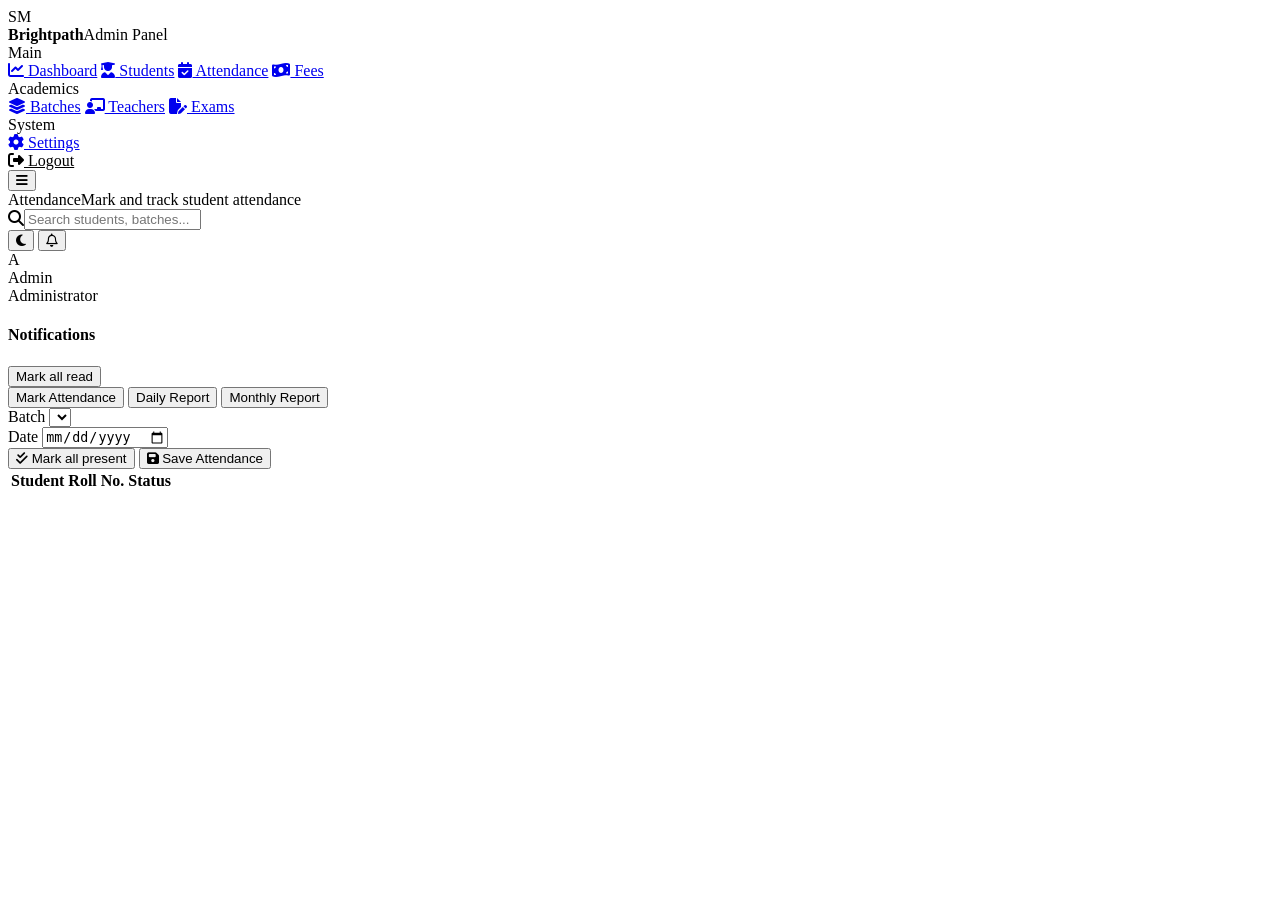
==== attendance.html @ 65d3d09f "Add files via upload" ====
<!DOCTYPE html>
<html lang="en">
<head>
<meta charset="UTF-8">
<meta name="viewport" content="width=device-width, initial-scale=1.0">
<title>Attendance · Student Management System</title>
<link rel="preconnect" href="https://fonts.googleapis.com">
<link href="https://fonts.googleapis.com/css2?family=Manrope:wght@600;700;800&family=Inter:wght@400;500;600;700&display=swap" rel="stylesheet">
<link rel="stylesheet" href="https://cdnjs.cloudflare.com/ajax/libs/font-awesome/6.5.1/css/all.min.css">
<link rel="stylesheet" href="css/style.css">
</head>
<body>
<div class="app-shell">
  <div class="sidebar-overlay" id="sidebarOverlay"></div>
  <aside class="sidebar" id="sidebar">
    <div class="sidebar-brand"><div class="brand-mark js-brand-mark">SM</div><div class="brand-text"><strong class="js-institute-name">Brightpath</strong><span>Admin Panel</span></div></div>
    <nav class="sidebar-nav">
      <div class="nav-section-label">Main</div>
      <a href="dashboard.html" class="nav-link"><i class="fa-solid fa-chart-line"></i> Dashboard</a>
      <a href="students.html" class="nav-link"><i class="fa-solid fa-user-graduate"></i> Students</a>
      <a href="attendance.html" class="nav-link"><i class="fa-solid fa-calendar-check"></i> Attendance</a>
      <a href="fees.html" class="nav-link"><i class="fa-solid fa-money-bill-wave"></i> Fees</a>
      <div class="nav-section-label">Academics</div>
      <a href="batches.html" class="nav-link"><i class="fa-solid fa-layer-group"></i> Batches</a>
      <a href="teachers.html" class="nav-link"><i class="fa-solid fa-chalkboard-user"></i> Teachers</a>
      <a href="exams.html" class="nav-link"><i class="fa-solid fa-file-pen"></i> Exams</a>
      <div class="nav-section-label">System</div>
      <a href="settings.html" class="nav-link"><i class="fa-solid fa-gear"></i> Settings</a>
    </nav>
    <div class="sidebar-footer"><a href="#" class="nav-link js-logout" style="color:var(--danger);"><i class="fa-solid fa-right-from-bracket"></i> Logout</a></div>
  </aside>

  <div class="main-area">
    <header class="topbar">
      <button class="menu-toggle" id="menuToggle"><i class="fa-solid fa-bars"></i></button>
      <div class="topbar-title">Attendance<span>Mark and track student attendance</span></div>
      <div class="topbar-search"><i class="fa-solid fa-magnifying-glass"></i><input type="text" placeholder="Search students, batches..."></div>
      <div class="topbar-actions">
        <button class="icon-btn" id="themeToggle"><i class="fa-solid fa-moon"></i></button>
        <button class="icon-btn" id="notifBtn"><i class="fa-regular fa-bell"></i><span class="dot"></span></button>
        <div class="user-chip"><div class="user-avatar js-user-avatar">A</div><div><div class="u-name js-user-name">Admin</div><div class="u-role">Administrator</div></div></div>
      </div>
    </header>
    <div class="notif-panel" id="notifPanel"><div class="notif-head"><h4>Notifications</h4><button>Mark all read</button></div><div class="notif-list"></div></div>

    <main class="content">
      <div class="tab-row">
        <button class="tab-btn active" data-tab="mark">Mark Attendance</button>
        <button class="tab-btn" data-tab="daily">Daily Report</button>
        <button class="tab-btn" data-tab="monthly">Monthly Report</button>
      </div>

      <!-- MARK ATTENDANCE TAB -->
      <div id="tab-mark">
        <div class="card mb-16">
          <div class="toolbar">
            <div class="form-field" style="min-width:220px;">
              <label>Batch</label>
              <select class="select-filter" id="markBatchSelect"></select>
            </div>
            <div class="form-field">
              <label>Date</label>
              <input type="date" class="select-filter" id="markDate">
            </div>
            <div style="margin-left:auto;align-self:flex-end;" class="flex gap-8">
              <button class="btn btn-outline btn-sm" id="markAllPresent"><i class="fa-solid fa-check-double"></i> Mark all present</button>
              <button class="btn btn-primary" id="saveAttendanceBtn"><i class="fa-solid fa-floppy-disk"></i> Save Attendance</button>
            </div>
          </div>
          <div class="table-wrap">
            <table>
              <thead><tr><th>Student</th><th>Roll No.</th><th style="text-align:center;">Status</th></tr></thead>
              <tbody id="markAttendanceBody"></tbody>
            </table>
          </div>
        </div>
      </div>

      <!-- DAILY REPORT TAB -->
      <div id="tab-daily" style="display:none;">
        <div class="card">
          <div class="toolbar">
            <div class="form-field"><label>Date</label><input type="date" class="select-filter" id="dailyReportDate"></div>
            <div style="margin-left:auto;" class="flex gap-8">
              <button class="btn btn-outline btn-sm" id="exportDaily"><i class="fa-solid fa-file-export"></i> Export</button>
              <button class="btn btn-outline btn-sm" id="printDaily"><i class="fa-solid fa-print"></i> Print</button>
            </div>
          </div>
          <div class="grid grid-3 mb-16" id="dailyStats"></div>
          <div class="table-wrap">
            <table>
              <thead><tr><th>Student</th><th>Batch</th><th>Status</th></tr></thead>
              <tbody id="dailyReportBody"></tbody>
            </table>
          </div>
        </div>
      </div>

      <!-- MONTHLY REPORT TAB -->
      <div id="tab-monthly" style="display:none;">
        <div class="card">
          <div class="toolbar">
            <div class="form-field"><label>Month</label><input type="month" class="select-filter" id="monthlyReportMonth"></div>
            <div style="margin-left:auto;" class="flex gap-8">
              <button class="btn btn-outline btn-sm" id="exportMonthly"><i class="fa-solid fa-file-export"></i> Export</button>
              <button class="btn btn-outline btn-sm" id="printMonthly"><i class="fa-solid fa-print"></i> Print</button>
            </div>
          </div>
          <div class="table-wrap">
            <table>
              <thead><tr><th>Student</th><th>Batch</th><th>Present Days</th><th>Absent Days</th><th>Attendance %</th></tr></thead>
              <tbody id="monthlyReportBody"></tbody>
            </table>
          </div>
        </div>
      </div>
    </main>
  </div>
</div>

<script src="js/app.js"></script>
<script src="js/attendance.js"></script>
</body>
</html>
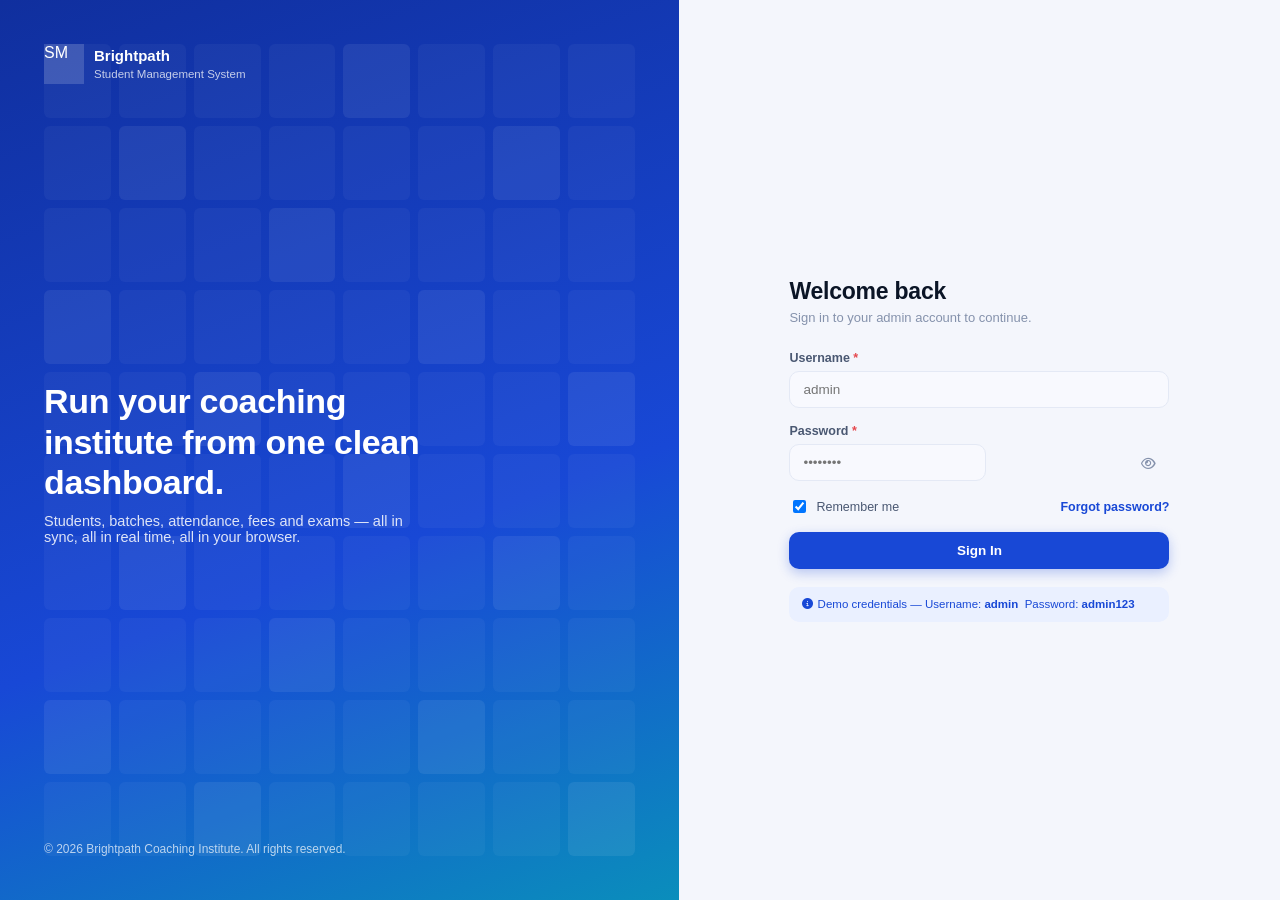
==== commit d9ec0a0c: "Update attendance.html" ====
--- a/attendance.html
+++ b/attendance.html
@@ -118,7 +118,7 @@
   </div>
 </div>
 
-<script src="js/app.js"></script>
-<script src="js/attendance.js"></script>
+<script src="app.js"></script>
+<script src="attendance.js"></script>
 </body>
 </html>
--- a/css/style.css
+++ b/css/style.css
@@ -0,0 +1,522 @@
+/* =========================================================
+   Student Management System — Core Stylesheet
+   Design tokens: cobalt blue + white, mint accent, dark mode
+   ========================================================= */
+
+:root{
+  /* --- Color tokens (light) --- */
+  --primary:        #1848D6;
+  --primary-dark:   #102F9E;
+  --primary-light:  #EAF0FF;
+  --accent:         #00C2A8;
+  --accent-light:   #E3FBF6;
+  --warn:           #F5A524;
+  --warn-light:     #FFF6E5;
+  --danger:         #E5484D;
+  --danger-light:   #FDEBEC;
+  --success:        #17B26A;
+  --success-light:  #E8FAF1;
+
+  --ink:            #0B1526;
+  --ink-soft:       #4A5872;
+  --ink-faint:      #8592AC;
+
+  --bg:             #F4F6FC;
+  --surface:        #FFFFFF;
+  --surface-2:      #F8F9FE;
+  --border:         #E4E9F5;
+  --border-soft:    #EEF1F9;
+
+  --radius-sm: 8px;
+  --radius-md: 14px;
+  --radius-lg: 20px;
+  --radius-full: 999px;
+
+  --shadow-sm: 0 1px 2px rgba(16,30,80,.06);
+  --shadow-md: 0 6px 20px rgba(16,30,80,.08);
+  --shadow-lg: 0 16px 40px rgba(16,30,80,.14);
+
+  --font-display: 'Manrope', 'Segoe UI', sans-serif;
+  --font-body: 'Inter', 'Segoe UI', sans-serif;
+  --font-mono: 'JetBrains Mono', monospace;
+
+  --sidebar-w: 258px;
+  --sidebar-w-collapsed: 76px;
+  --topbar-h: 68px;
+
+  --transition: .22s cubic-bezier(.4,0,.2,1);
+}
+
+[data-theme="dark"]{
+  --primary:        #4C7CFF;
+  --primary-dark:   #6E97FF;
+  --primary-light:  #16234A;
+  --accent:         #29D6BC;
+  --accent-light:   #0E2E2A;
+  --warn-light:     #3A2C10;
+  --danger-light:   #3A1618;
+  --success-light:  #0F2E22;
+
+  --ink:            #EAEFFC;
+  --ink-soft:       #AAB6D3;
+  --ink-faint:      #6C7896;
+
+  --bg:             #0B1220;
+  --surface:        #131C31;
+  --surface-2:      #101828;
+  --border:         #223051;
+  --border-soft:    #1B2540;
+
+  --shadow-sm: 0 1px 2px rgba(0,0,0,.3);
+  --shadow-md: 0 6px 20px rgba(0,0,0,.35);
+  --shadow-lg: 0 16px 40px rgba(0,0,0,.5);
+}
+
+*,*::before,*::after{ box-sizing:border-box; }
+html{ scroll-behavior:smooth; }
+body{
+  margin:0;
+  font-family:var(--font-body);
+  background:var(--bg);
+  color:var(--ink);
+  -webkit-font-smoothing:antialiased;
+  transition:background var(--transition), color var(--transition);
+}
+h1,h2,h3,h4,h5{ font-family:var(--font-display); margin:0; letter-spacing:-.01em; }
+p{ margin:0; }
+a{ color:inherit; text-decoration:none; }
+ul{ list-style:none; margin:0; padding:0; }
+button{ font-family:inherit; cursor:pointer; }
+input,select,textarea{ font-family:inherit; }
+img{ max-width:100%; display:block; }
+::selection{ background:var(--primary-light); color:var(--primary); }
+
+/* Respect reduced motion */
+@media (prefers-reduced-motion: reduce){
+  *{ animation-duration:.001ms !important; transition-duration:.001ms !important; }
+}
+
+/* Scrollbars */
+::-webkit-scrollbar{ width:9px; height:9px; }
+::-webkit-scrollbar-track{ background:transparent; }
+::-webkit-scrollbar-thumb{ background:var(--border); border-radius:99px; }
+::-webkit-scrollbar-thumb:hover{ background:var(--ink-faint); }
+
+/* =========================================================
+   Layout shell: sidebar + topbar + main
+   ========================================================= */
+.app-shell{ display:flex; min-height:100vh; }
+
+.sidebar{
+  width:var(--sidebar-w);
+  flex-shrink:0;
+  background:var(--surface);
+  border-right:1px solid var(--border);
+  display:flex; flex-direction:column;
+  position:fixed; top:0; left:0; bottom:0;
+  z-index:40;
+  transition:transform var(--transition), width var(--transition);
+}
+.sidebar-brand{
+  display:flex; align-items:center; gap:10px;
+  padding:20px 20px 16px;
+  border-bottom:1px solid var(--border-soft);
+}
+.sidebar-brand .brand-mark{
+  width:38px; height:38px; border-radius:11px;
+  background:linear-gradient(135deg,var(--primary),var(--accent));
+  display:flex; align-items:center; justify-content:center;
+  color:#fff; font-family:var(--font-display); font-weight:800; font-size:16px;
+  flex-shrink:0;
+}
+.sidebar-brand .brand-text{ overflow:hidden; }
+.sidebar-brand .brand-text strong{ display:block; font-size:15px; font-weight:800; white-space:nowrap; }
+.sidebar-brand .brand-text span{ font-size:11.5px; color:var(--ink-faint); white-space:nowrap; }
+
+.sidebar-nav{ flex:1; overflow-y:auto; padding:14px 12px; }
+.nav-section-label{
+  font-size:11px; text-transform:uppercase; letter-spacing:.08em;
+  color:var(--ink-faint); font-weight:700; padding:14px 12px 6px;
+}
+.nav-link{
+  display:flex; align-items:center; gap:12px;
+  padding:10px 12px; border-radius:10px;
+  color:var(--ink-soft); font-size:14px; font-weight:600;
+  margin-bottom:2px; position:relative;
+  transition:background var(--transition), color var(--transition);
+}
+.nav-link i{ width:19px; text-align:center; font-size:15px; flex-shrink:0; }
+.nav-link:hover{ background:var(--surface-2); color:var(--ink); }
+.nav-link.active{ background:var(--primary-light); color:var(--primary); }
+.nav-link.active::before{
+  content:''; position:absolute; left:-12px; top:50%; transform:translateY(-50%);
+  width:4px; height:18px; border-radius:0 4px 4px 0; background:var(--primary);
+}
+.nav-link .badge-mini{
+  margin-left:auto; background:var(--danger); color:#fff; font-size:10.5px;
+  padding:1px 6px; border-radius:99px; font-weight:700;
+}
+.sidebar-footer{ padding:14px; border-top:1px solid var(--border-soft); }
+
+.main-area{ flex:1; margin-left:var(--sidebar-w); min-width:0; transition:margin var(--transition); }
+
+.topbar{
+  height:var(--topbar-h); position:sticky; top:0; z-index:30;
+  background:var(--surface); border-bottom:1px solid var(--border);
+  display:flex; align-items:center; gap:16px; padding:0 24px;
+  backdrop-filter:blur(8px);
+}
+.topbar .menu-toggle{
+  display:none; background:none; border:none; font-size:18px; color:var(--ink-soft);
+  width:36px; height:36px; border-radius:9px;
+}
+.topbar .menu-toggle:hover{ background:var(--surface-2); }
+.topbar-title{ font-size:19px; font-weight:800; font-family:var(--font-display); }
+.topbar-title span{ display:block; font-size:12px; font-weight:500; color:var(--ink-faint); font-family:var(--font-body); }
+
+.topbar-search{
+  margin-left:12px; flex:1; max-width:380px; position:relative; display:none;
+}
+.topbar-search input{
+  width:100%; padding:9px 14px 9px 36px; border-radius:10px; border:1px solid var(--border);
+  background:var(--surface-2); font-size:13.5px; color:var(--ink); outline:none;
+  transition:border-color var(--transition), box-shadow var(--transition);
+}
+.topbar-search input:focus{ border-color:var(--primary); box-shadow:0 0 0 3px var(--primary-light); }
+.topbar-search i{ position:absolute; left:12px; top:50%; transform:translateY(-50%); color:var(--ink-faint); font-size:13px; }
+
+.topbar-actions{ margin-left:auto; display:flex; align-items:center; gap:8px; }
+.icon-btn{
+  width:38px; height:38px; border-radius:10px; border:1px solid var(--border);
+  background:var(--surface); display:flex; align-items:center; justify-content:center;
+  color:var(--ink-soft); font-size:15px; position:relative; transition:all var(--transition);
+}
+.icon-btn:hover{ background:var(--surface-2); color:var(--primary); border-color:var(--primary-light); }
+.icon-btn .dot{
+  position:absolute; top:6px; right:7px; width:8px; height:8px; border-radius:50%;
+  background:var(--danger); border:2px solid var(--surface);
+}
+.user-chip{
+  display:flex; align-items:center; gap:9px; padding:6px 10px 6px 6px;
+  border-radius:99px; border:1px solid var(--border); cursor:pointer; background:var(--surface);
+  transition:background var(--transition);
+}
+.user-chip:hover{ background:var(--surface-2); }
+.user-avatar{
+  width:30px; height:30px; border-radius:50%; background:linear-gradient(135deg,var(--primary),var(--accent));
+  color:#fff; display:flex; align-items:center; justify-content:center; font-weight:700; font-size:12.5px;
+  flex-shrink:0;
+}
+.user-chip .u-name{ font-size:13px; font-weight:700; line-height:1.1; }
+.user-chip .u-role{ font-size:11px; color:var(--ink-faint); }
+
+.content{ padding:26px; max-width:1440px; margin:0 auto; }
+
+/* =========================================================
+   Notification panel
+   ========================================================= */
+.notif-panel{
+  position:fixed; top:calc(var(--topbar-h) + 8px); right:24px; width:360px; max-height:70vh;
+  background:var(--surface); border:1px solid var(--border); border-radius:var(--radius-md);
+  box-shadow:var(--shadow-lg); z-index:60; display:flex; flex-direction:column;
+  opacity:0; visibility:hidden; transform:translateY(-8px) scale(.98); transform-origin:top right;
+  transition:all var(--transition);
+}
+.notif-panel.open{ opacity:1; visibility:visible; transform:translateY(0) scale(1); }
+.notif-head{ padding:16px 18px; border-bottom:1px solid var(--border-soft); display:flex; justify-content:space-between; align-items:center; }
+.notif-head h4{ font-size:14.5px; }
+.notif-head button{ background:none; border:none; font-size:12px; color:var(--primary); font-weight:700; }
+.notif-list{ overflow-y:auto; padding:6px; }
+.notif-item{ display:flex; gap:11px; padding:11px 12px; border-radius:10px; transition:background var(--transition); }
+.notif-item:hover{ background:var(--surface-2); }
+.notif-ico{ width:34px; height:34px; border-radius:9px; flex-shrink:0; display:flex; align-items:center; justify-content:center; font-size:13px; }
+.notif-body p{ font-size:12.8px; font-weight:600; line-height:1.4; }
+.notif-body span{ font-size:11px; color:var(--ink-faint); }
+
+/* =========================================================
+   Cards / Stat cards
+   ========================================================= */
+.grid{ display:grid; gap:18px; }
+.grid-4{ grid-template-columns:repeat(4,1fr); }
+.grid-3{ grid-template-columns:repeat(3,1fr); }
+.grid-2{ grid-template-columns:repeat(2,1fr); }
+@media (max-width:1100px){ .grid-4{grid-template-columns:repeat(2,1fr);} .grid-3{grid-template-columns:repeat(2,1fr);} }
+@media (max-width:640px){ .grid-4,.grid-3,.grid-2{grid-template-columns:1fr;} }
+
+.card{
+  background:var(--surface); border:1px solid var(--border); border-radius:var(--radius-lg);
+  padding:20px; box-shadow:var(--shadow-sm); animation:fadeUp .4s ease both;
+}
+@keyframes fadeUp{ from{opacity:0; transform:translateY(8px);} to{opacity:1; transform:translateY(0);} }
+
+.stat-card{ display:flex; flex-direction:column; gap:12px; position:relative; overflow:hidden; }
+.stat-card .stat-top{ display:flex; align-items:flex-start; justify-content:space-between; }
+.stat-card .stat-ico{
+  width:42px; height:42px; border-radius:12px; display:flex; align-items:center; justify-content:center; font-size:17px;
+}
+.stat-card .stat-value{ font-size:26px; font-weight:800; font-family:var(--font-display); }
+.stat-card .stat-label{ font-size:12.5px; color:var(--ink-faint); font-weight:600; }
+.trend{ font-size:11.5px; font-weight:700; display:inline-flex; align-items:center; gap:3px; padding:2px 7px; border-radius:99px; }
+.trend.up{ color:var(--success); background:var(--success-light); }
+.trend.down{ color:var(--danger); background:var(--danger-light); }
+
+/* Signature: radial progress ring for "today's attendance" hero stat */
+.ring-wrap{ position:relative; width:74px; height:74px; flex-shrink:0; }
+.ring-wrap svg{ transform:rotate(-90deg); width:74px; height:74px; }
+.ring-wrap circle{ fill:none; stroke-width:7; }
+.ring-track{ stroke:var(--border-soft); }
+.ring-value{ stroke:var(--accent); stroke-linecap:round; stroke-dasharray:198; stroke-dashoffset:198; animation:ringDraw 1.1s ease forwards .2s; }
+@keyframes ringDraw{ to{ stroke-dashoffset:var(--ring-offset,60); } }
+.ring-wrap .ring-label{ position:absolute; inset:0; display:flex; align-items:center; justify-content:center; font-size:14px; font-weight:800; font-family:var(--font-display); }
+
+.card-head{ display:flex; align-items:center; justify-content:space-between; margin-bottom:16px; }
+.card-head h3{ font-size:15.5px; }
+.card-head .muted{ font-size:12px; color:var(--ink-faint); }
+
+/* =========================================================
+   Buttons
+   ========================================================= */
+.btn{
+  display:inline-flex; align-items:center; justify-content:center; gap:8px;
+  padding:10px 18px; border-radius:10px; font-size:13.5px; font-weight:700;
+  border:1px solid transparent; transition:all var(--transition); white-space:nowrap;
+}
+.btn-primary{ background:var(--primary); color:#fff; box-shadow:0 4px 12px rgba(24,72,214,.28); }
+.btn-primary:hover{ background:var(--primary-dark); transform:translateY(-1px); }
+.btn-outline{ background:var(--surface); border-color:var(--border); color:var(--ink); }
+.btn-outline:hover{ border-color:var(--primary); color:var(--primary); }
+.btn-ghost{ background:transparent; color:var(--ink-soft); }
+.btn-ghost:hover{ background:var(--surface-2); }
+.btn-danger{ background:var(--danger); color:#fff; }
+.btn-danger:hover{ background:#c93c40; }
+.btn-sm{ padding:6px 12px; font-size:12.5px; border-radius:8px; }
+.btn-icon{ width:36px; height:36px; padding:0; border-radius:9px; }
+.btn:disabled{ opacity:.5; cursor:not-allowed; }
+.btn-block{ width:100%; }
+
+/* =========================================================
+   Tables
+   ========================================================= */
+.table-wrap{ overflow-x:auto; border-radius:var(--radius-md); border:1px solid var(--border); }
+table{ width:100%; border-collapse:collapse; min-width:640px; background:var(--surface); }
+thead th{
+  text-align:left; font-size:11.5px; text-transform:uppercase; letter-spacing:.05em;
+  color:var(--ink-faint); font-weight:700; padding:13px 16px; background:var(--surface-2);
+  border-bottom:1px solid var(--border); white-space:nowrap;
+}
+tbody td{ padding:13px 16px; font-size:13.5px; border-bottom:1px solid var(--border-soft); color:var(--ink); }
+tbody tr:last-child td{ border-bottom:none; }
+tbody tr{ transition:background var(--transition); }
+tbody tr:hover{ background:var(--surface-2); }
+.cell-main{ display:flex; align-items:center; gap:10px; }
+.cell-avatar{
+  width:34px; height:34px; border-radius:50%; background:var(--primary-light); color:var(--primary);
+  display:flex; align-items:center; justify-content:center; font-weight:700; font-size:12px; flex-shrink:0; overflow:hidden;
+}
+.cell-avatar img{ width:100%; height:100%; object-fit:cover; }
+.cell-title{ font-weight:700; font-size:13.5px; }
+.cell-sub{ font-size:11.5px; color:var(--ink-faint); }
+.row-actions{ display:flex; gap:6px; }
+
+.badge{ display:inline-flex; align-items:center; gap:5px; font-size:11.5px; font-weight:700; padding:4px 10px; border-radius:99px; }
+.badge-success{ background:var(--success-light); color:var(--success); }
+.badge-warn{ background:var(--warn-light); color:var(--warn); }
+.badge-danger{ background:var(--danger-light); color:var(--danger); }
+.badge-primary{ background:var(--primary-light); color:var(--primary); }
+.badge-gray{ background:var(--surface-2); color:var(--ink-faint); }
+
+/* =========================================================
+   Toolbar / filters / search / pagination
+   ========================================================= */
+.toolbar{ display:flex; flex-wrap:wrap; gap:10px; align-items:center; margin-bottom:16px; }
+.search-box{ position:relative; flex:1; min-width:200px; max-width:320px; }
+.search-box input{ width:100%; padding:9px 12px 9px 34px; border-radius:10px; border:1px solid var(--border); background:var(--surface); font-size:13px; outline:none; }
+.search-box input:focus{ border-color:var(--primary); box-shadow:0 0 0 3px var(--primary-light); }
+.search-box i{ position:absolute; left:11px; top:50%; transform:translateY(-50%); color:var(--ink-faint); font-size:12.5px; }
+.select-filter{ padding:9px 30px 9px 12px; border-radius:10px; border:1px solid var(--border); background:var(--surface); font-size:13px; color:var(--ink); outline:none; }
+
+.pagination{ display:flex; align-items:center; justify-content:space-between; margin-top:14px; flex-wrap:wrap; gap:10px; }
+.pagination .muted{ font-size:12.5px; color:var(--ink-faint); }
+.page-btns{ display:flex; gap:5px; }
+.page-btns button{
+  width:32px; height:32px; border-radius:8px; border:1px solid var(--border); background:var(--surface);
+  font-size:12.5px; font-weight:700; color:var(--ink-soft);
+}
+.page-btns button.active{ background:var(--primary); color:#fff; border-color:var(--primary); }
+.page-btns button:hover:not(.active){ border-color:var(--primary); color:var(--primary); }
+
+/* =========================================================
+   Forms
+   ========================================================= */
+.form-grid{ display:grid; grid-template-columns:1fr 1fr; gap:16px; }
+@media (max-width:560px){ .form-grid{ grid-template-columns:1fr; } }
+.form-field{ display:flex; flex-direction:column; gap:6px; }
+.form-field.full{ grid-column:1/-1; }
+.form-field label{ font-size:12.5px; font-weight:700; color:var(--ink-soft); }
+.form-field .req{ color:var(--danger); }
+.form-field input, .form-field select, .form-field textarea{
+  padding:10px 13px; border-radius:10px; border:1px solid var(--border); background:var(--surface-2);
+  font-size:13.5px; color:var(--ink); outline:none; transition:all var(--transition);
+}
+.form-field input:focus, .form-field select:focus, .form-field textarea:focus{
+  border-color:var(--primary); background:var(--surface); box-shadow:0 0 0 3px var(--primary-light);
+}
+.form-field .error-text{ font-size:11.5px; color:var(--danger); display:none; }
+.form-field.invalid input, .form-field.invalid select, .form-field.invalid textarea{ border-color:var(--danger); background:var(--danger-light); }
+.form-field.invalid .error-text{ display:block; }
+.field-hint{ font-size:11px; color:var(--ink-faint); }
+
+.upload-box{
+  border:1.5px dashed var(--border); border-radius:12px; padding:16px; text-align:center;
+  cursor:pointer; transition:all var(--transition); background:var(--surface-2);
+}
+.upload-box:hover{ border-color:var(--primary); }
+.upload-box i{ font-size:20px; color:var(--ink-faint); margin-bottom:6px; }
+.upload-box p{ font-size:12px; color:var(--ink-faint); }
+.avatar-preview{ width:64px; height:64px; border-radius:50%; object-fit:cover; margin:0 auto 8px; border:2px solid var(--border); }
+
+/* =========================================================
+   Modals
+   ========================================================= */
+.modal-overlay{
+  position:fixed; inset:0; background:rgba(9,15,30,.5); backdrop-filter:blur(3px);
+  display:flex; align-items:center; justify-content:center; z-index:100; padding:20px;
+  opacity:0; visibility:hidden; transition:all var(--transition);
+}
+.modal-overlay.open{ opacity:1; visibility:visible; }
+.modal{
+  background:var(--surface); border-radius:var(--radius-lg); width:100%; max-width:560px;
+  max-height:88vh; display:flex; flex-direction:column; box-shadow:var(--shadow-lg);
+  transform:scale(.94) translateY(10px); transition:transform var(--transition);
+}
+.modal-overlay.open .modal{ transform:scale(1) translateY(0); }
+.modal.modal-lg{ max-width:760px; }
+.modal.modal-sm{ max-width:400px; }
+.modal-head{ padding:18px 22px; border-bottom:1px solid var(--border-soft); display:flex; justify-content:space-between; align-items:center; }
+.modal-head h3{ font-size:16.5px; }
+.modal-close{ width:32px; height:32px; border-radius:9px; border:none; background:var(--surface-2); color:var(--ink-soft); font-size:14px; }
+.modal-close:hover{ background:var(--danger-light); color:var(--danger); }
+.modal-body{ padding:22px; overflow-y:auto; }
+.modal-foot{ padding:16px 22px; border-top:1px solid var(--border-soft); display:flex; justify-content:flex-end; gap:10px; }
+
+/* =========================================================
+   Toasts
+   ========================================================= */
+.toast-stack{ position:fixed; bottom:22px; right:22px; z-index:200; display:flex; flex-direction:column; gap:10px; }
+.toast{
+  min-width:280px; max-width:340px; background:var(--surface); border:1px solid var(--border); border-left:4px solid var(--primary);
+  border-radius:11px; padding:13px 15px; box-shadow:var(--shadow-lg); display:flex; gap:11px; align-items:flex-start;
+  animation:toastIn .3s ease both;
+}
+@keyframes toastIn{ from{opacity:0; transform:translateX(30px);} to{opacity:1; transform:translateX(0);} }
+.toast.hide{ animation:toastOut .25s ease forwards; }
+@keyframes toastOut{ to{opacity:0; transform:translateX(30px);} }
+.toast.success{ border-left-color:var(--success); }
+.toast.error{ border-left-color:var(--danger); }
+.toast.warn{ border-left-color:var(--warn); }
+.toast i{ font-size:15px; margin-top:1px; }
+.toast.success i{ color:var(--success); }
+.toast.error i{ color:var(--danger); }
+.toast.warn i{ color:var(--warn); }
+.toast .t-title{ font-size:13px; font-weight:700; }
+.toast .t-msg{ font-size:12px; color:var(--ink-faint); margin-top:2px; }
+.toast .t-close{ margin-left:auto; background:none; border:none; color:var(--ink-faint); font-size:12px; }
+
+/* Confirm dialog reuses modal-sm */
+.confirm-icon{ width:52px; height:52px; border-radius:50%; background:var(--danger-light); color:var(--danger); display:flex; align-items:center; justify-content:center; font-size:20px; margin-bottom:12px; }
+
+/* =========================================================
+   Loading / skeleton / spinner
+   ========================================================= */
+.spinner{ width:18px; height:18px; border:2.5px solid rgba(255,255,255,.4); border-top-color:#fff; border-radius:50%; animation:spin .7s linear infinite; }
+.spinner.dark{ border-color:var(--border); border-top-color:var(--primary); }
+@keyframes spin{ to{ transform:rotate(360deg); } }
+.page-loader{ position:fixed; inset:0; background:var(--bg); z-index:9999; display:flex; align-items:center; justify-content:center; transition:opacity .3s ease; }
+.page-loader .spinner{ width:34px; height:34px; border-width:3.5px; }
+
+.skeleton{ background:linear-gradient(90deg,var(--surface-2) 25%,var(--border-soft) 37%,var(--surface-2) 63%); background-size:400% 100%; animation:skeleton 1.4s ease infinite; border-radius:8px; }
+@keyframes skeleton{ 0%{background-position:100% 50%;} 100%{background-position:0 50%;} }
+
+/* =========================================================
+   Login page
+   ========================================================= */
+.login-shell{ min-height:100vh; display:flex; }
+.login-visual{
+  flex:1.1; position:relative; background:linear-gradient(160deg,var(--primary-dark),var(--primary) 60%,var(--accent) 130%);
+  display:flex; flex-direction:column; justify-content:space-between; padding:44px; color:#fff; overflow:hidden;
+}
+.login-visual .lv-top{ display:flex; align-items:center; gap:10px; position:relative; z-index:2; }
+.login-visual .lv-top .brand-mark{ background:rgba(255,255,255,.16); }
+.login-visual h1{ font-size:34px; line-height:1.2; max-width:420px; position:relative; z-index:2; }
+.login-visual p.lead{ font-size:14.5px; opacity:.85; margin-top:10px; max-width:380px; position:relative; z-index:2; }
+.login-visual .lv-foot{ font-size:12px; opacity:.7; position:relative; z-index:2; }
+
+/* signature: animated timetable mosaic */
+.mosaic{ position:absolute; inset:0; display:grid; grid-template-columns:repeat(8,1fr); grid-template-rows:repeat(10,1fr); gap:8px; padding:44px; opacity:.5; }
+.mosaic span{ background:rgba(255,255,255,.08); border-radius:6px; animation:tilePulse 4.5s ease-in-out infinite; }
+.mosaic span:nth-child(3n){ animation-delay:.6s; } .mosaic span:nth-child(5n){ animation-delay:1.2s; background:rgba(255,255,255,.14); }
+.mosaic span:nth-child(7n){ animation-delay:1.8s; } .mosaic span:nth-child(4n){ animation-delay:2.4s; }
+@keyframes tilePulse{ 0%,100%{ opacity:.35; } 50%{ opacity:.95; } }
+
+.login-form-side{ flex:1; display:flex; align-items:center; justify-content:center; padding:32px; background:var(--bg); }
+.login-card{ width:100%; max-width:380px; }
+.login-card .lc-head{ margin-bottom:26px; }
+.login-card .lc-head h2{ font-size:23px; }
+.login-card .lc-head p{ font-size:13px; color:var(--ink-faint); margin-top:5px; }
+.login-card form{ display:flex; flex-direction:column; gap:16px; }
+.pw-wrap{ position:relative; }
+.pw-wrap i.toggle-pw{ position:absolute; right:13px; top:50%; transform:translateY(-50%); color:var(--ink-faint); font-size:13px; cursor:pointer; }
+.remember-row{ display:flex; align-items:center; justify-content:space-between; font-size:12.5px; }
+.remember-row label{ display:flex; align-items:center; gap:7px; color:var(--ink-soft); cursor:pointer; }
+.login-demo-hint{ margin-top:18px; padding:11px 13px; background:var(--primary-light); border-radius:10px; font-size:11.5px; color:var(--primary); }
+
+/* =========================================================
+   Misc utility
+   ========================================================= */
+.flex{ display:flex; } .items-center{ align-items:center; } .justify-between{ justify-content:space-between; }
+.gap-8{ gap:8px; } .gap-12{ gap:12px; } .mt-8{ margin-top:8px; } .mt-16{ margin-top:16px; } .mb-16{ margin-bottom:16px; }
+.muted{ color:var(--ink-faint); } .text-sm{ font-size:12.5px; } .fw-700{ font-weight:700; }
+.empty-state{ text-align:center; padding:50px 20px; color:var(--ink-faint); }
+.empty-state i{ font-size:34px; margin-bottom:10px; display:block; color:var(--border); }
+.empty-state h4{ color:var(--ink); font-size:15px; margin-bottom:4px; }
+.section-title{ font-size:20px; margin-bottom:4px; }
+.section-sub{ font-size:13px; color:var(--ink-faint); margin-bottom:20px; }
+.progress-bar{ width:100%; height:7px; background:var(--border-soft); border-radius:99px; overflow:hidden; }
+.progress-bar > span{ display:block; height:100%; background:linear-gradient(90deg,var(--primary),var(--accent)); border-radius:99px; transition:width .5s ease; }
+.tab-row{ display:flex; gap:6px; border-bottom:1px solid var(--border); margin-bottom:18px; overflow-x:auto; }
+.tab-btn{ padding:10px 16px; font-size:13px; font-weight:700; color:var(--ink-faint); border-bottom:2px solid transparent; white-space:nowrap; }
+.tab-btn.active{ color:var(--primary); border-color:var(--primary); }
+.chip-group{ display:flex; gap:8px; flex-wrap:wrap; }
+.chip{ padding:7px 14px; border-radius:99px; border:1px solid var(--border); font-size:12.5px; font-weight:700; color:var(--ink-soft); background:var(--surface); }
+.chip.active{ background:var(--primary); color:#fff; border-color:var(--primary); }
+
+/* =========================================================
+   Responsive: sidebar collapse / mobile
+   ========================================================= */
+.sidebar-overlay{ display:none; position:fixed; inset:0; background:rgba(9,15,30,.45); z-index:39; }
+.sidebar-overlay.open{ display:block; }
+
+@media (max-width:1024px){
+  .sidebar{ transform:translateX(-100%); }
+  .sidebar.open{ transform:translateX(0); }
+  .main-area{ margin-left:0; }
+  .topbar .menu-toggle{ display:flex; align-items:center; justify-content:center; }
+  .topbar-search{ display:none; }
+}
+@media (max-width:640px){
+  .content{ padding:16px; }
+  .topbar{ padding:0 14px; gap:10px; }
+  .topbar-title{ font-size:16px; }
+  .user-chip .u-name, .user-chip .u-role{ display:none; }
+  .login-visual{ display:none; }
+  .modal{ max-height:94vh; }
+  .notif-panel{ right:10px; left:10px; width:auto; }
+}
+
+/* Print styles for reports */
+@media print{
+  .sidebar, .topbar, .toolbar, .row-actions, .pagination, .no-print{ display:none !important; }
+  .main-area{ margin-left:0 !important; }
+  body{ background:#fff; }
+  .card{ box-shadow:none; border:1px solid #ccc; }
+}
